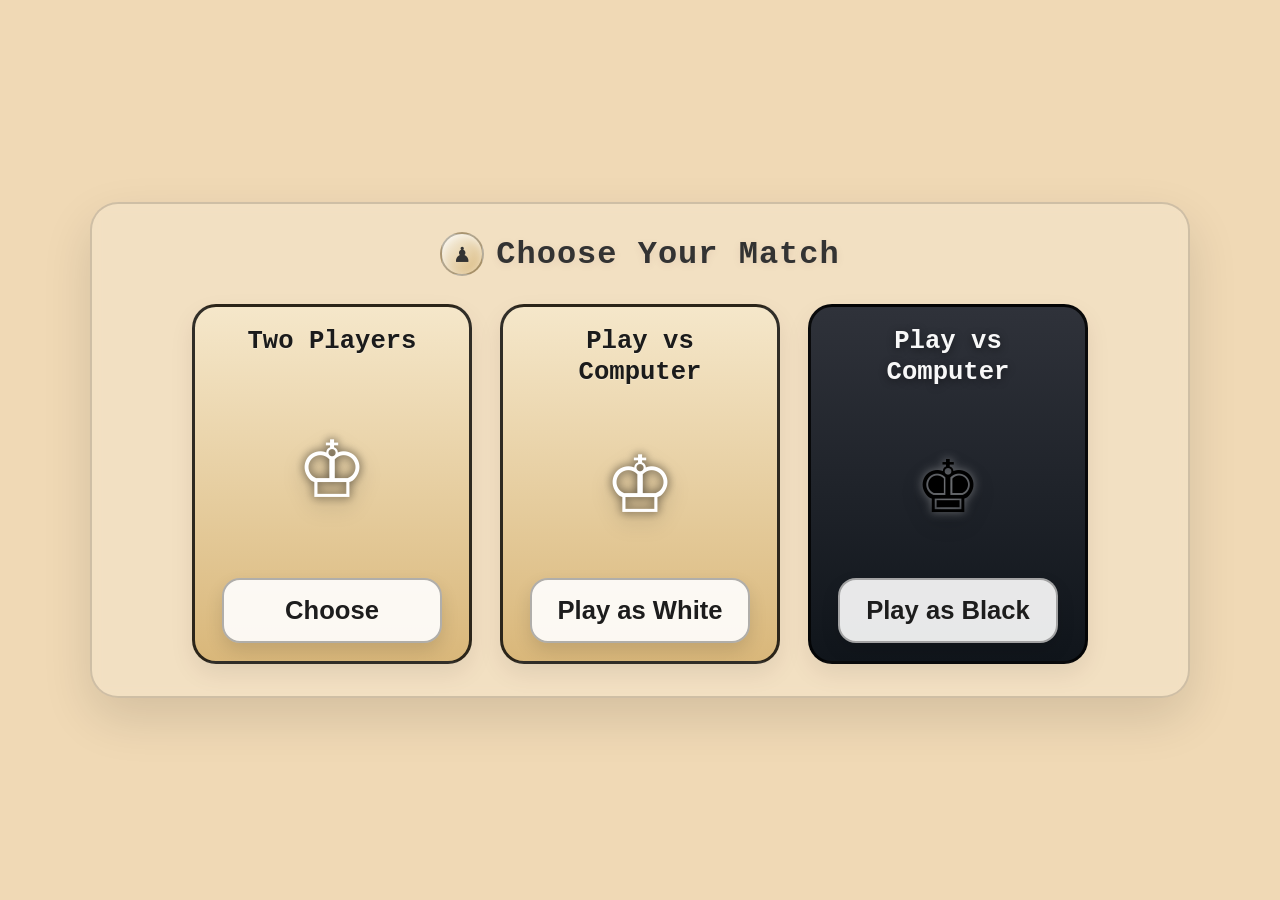
==== index.html @ 9bddfa77 "initial commit" ====
<!DOCTYPE html>
<html lang="en">
<head>
    <meta charset="UTF-8">
    <meta name="viewport" content="width=device-width, initial-scale=1.0">
    <title>Chess Royale</title>
    <link rel="stylesheet" href="style.css">
</head>
<body>
    <main class="mode-select-page">
        <div class="mode-select-shell">
            <div class="page-title">
                <span class="title-badge">♟</span>
                <h1>Choose Your Match</h1>
            </div>

            <div class="container">
                <div class="option-card white-card">
                    <h1>Two Players</h1>
                    <span class="player-icon" data-player-color="white">&#9812;</span>
                    <button class="choose-color-btn" type="button" data-game-mode="two-player" data-player-color="white">Choose</button>
                </div>
                <div class="option-card white-card">
                    <h1>Play vs Computer</h1>
                    <span class="player-icon" data-player-color="white">&#9812;</span>
                    <button class="choose-color-btn" type="button" data-game-mode="computer" data-player-color="white">Play as White</button>
                </div>
                <div class="option-card black-card">
                    <h1>Play vs Computer</h1>
                    <span class="player-icon" data-player-color="black">&#9818;</span>
                    <button class="choose-color-btn" type="button" data-game-mode="computer" data-player-color="black">Play as Black</button>
                </div>
            </div>
        </div>
    </main>

    <script>
      const savedTheme = localStorage.getItem('chess-theme') || 'classic';
      if (savedTheme !== 'classic') document.body.setAttribute('data-theme', savedTheme);

      document.addEventListener('DOMContentLoaded', () => {
        const buttons = document.querySelectorAll('.choose-color-btn');

        buttons.forEach((button) => {
          const icon = button.parentElement.querySelector('.player-icon');
          const playerColor = button.dataset.playerColor || 'white';
          icon.innerHTML = playerColor === 'white' ? '&#9812;' : '&#9818;';

          button.addEventListener('click', () => {
            localStorage.setItem('chess-game-mode', button.dataset.gameMode || 'two-player');
            localStorage.setItem('chess-player-color', playerColor);
            window.location.href = 'game.html';
          });
        });
      });
    </script>
</body>
</html>
---- style.css ----
*{
    margin: 0;
    padding: 0;
    box-sizing: border-box;
}
:root {
  --bg: #f0d9b5;
  --board-light: #f0d9b5;
  --board-dark: #b58863;
  --board-border: #000;
  --bar-bg: #b58863;
  --btn-bg: #975f058c;
  --btn-hover-bg: #975f05;
  --text-color: #333;
  --move-history-bg: #b58863;
  --move-history-text: #f5f5f5;
  --move-history-entry-white: rgba(255,255,255,0.2);
  --move-history-entry-black: rgba(0,0,0,0.25);
  --move-history-entry-hover: rgba(255,255,255,0.4);
}

[data-theme="dark"] {
  --bg: #1a1a2e;
  --board-light: #4a4e69;
  --board-dark: #22223b;
  --board-border: #0d0d1a;
  --bar-bg: #22223b;
  --btn-bg: #4a4e6980;
  --btn-hover-bg: #4a4e69;
  --text-color: #e8e8e8;
  --move-history-bg: #22223b;
  --move-history-text: #f1f1f1;
  --move-history-entry-white: rgba(255,255,255,0.15);
  --move-history-entry-black: rgba(0,0,0,0.35);
  --move-history-entry-hover: rgba(255,255,255,0.25);
}

[data-theme="ocean"] {
  --bg: #cde6f5;
  --board-light: #eaf6fb;
  --board-dark: #4a90a4;
  --board-border: #0e3a4a;
  --bar-bg: #4a90a4;
  --btn-bg: #2c6e82a0;
  --btn-hover-bg: #2c6e82;
  --text-color: #0e3a4a;
  --move-history-bg: #4a90a4;
  --move-history-text: #effbfd;
  --move-history-entry-white: rgba(255,255,255,0.2);
  --move-history-entry-black: rgba(0,0,0,0.2);
  --move-history-entry-hover: rgba(255,255,255,0.3);
}

[data-theme="forest"] {
  --bg: #dce8d5;
  --board-light: #eef2e6;
  --board-dark: #6b8f57;
  --board-border: #2f4823;
  --bar-bg: #6b8f57;
  --btn-bg: #4a663aa0;
  --btn-hover-bg: #4a663a;
  --text-color: #2f4823;
  --move-history-bg: #6b8f57;
  --move-history-text: #f8f9f5;
  --move-history-entry-white: rgba(255,255,255,0.2);
  --move-history-entry-black: rgba(0,0,0,0.22);
  --move-history-entry-hover: rgba(255,255,255,0.28);
}

body{
    width: 100%;
    height: 100vh;
    background-color: var(--bg); 
    transition: background-color 0.4s ease; /* smooth theme switch */
}
main{
    display:flex;
    flex-flow: column nowrap;
    justify-content: center;
    align-items: center;
    min-height: 100vh;
    padding: 20px 0;
}
#board{
    width: 570px;
    height: 570px;
    display: grid;
    grid-template-columns: repeat(8, 70px);
    margin: 20px auto; 
    gap: 0;
    border: 5px solid var(--board-border); /* was #000 */
    border-radius: 10px;
    animation: loading 0.7s cubic-bezier(0.34, 1.56, 0.64, 1) forwards;
    transition: border-color 0.4s ease;
}
.bar{
    width:800px;
    height:max-content;
    background-color: var(--bar-bg);
    padding: 10px;
    display:flex;
    justify-content: space-evenly;
    border: 2px solid var(--board-border); 
    border-radius: 15px;
    animation-delay: 1s;
    animation: loading 0.7s cubic-bezier(0.34, 1.56, 0.64, 1) forwards;
    overflow:hidden;
    transition: background-color 0.4s ease;
}
.bar button{
    display:flex;
    justify-content: center;
    align-items: center;
    padding: 5px 20px;
    background-color: var(--btn-bg);
    border:none;
    border-radius: 15px;
    cursor: pointer;
    font-size:1rem;
    font-weight: bold;
    font-style:initial;
    font-family: 'Courier New', Courier, monospace;
    color:whitesmoke;
    transition: background-color 0.3s ease, transform 0.15s ease;
}
button span{
    font-size: 1.75rem;
    margin-right: 5px;
}
.bar button:hover{
    transform: scale(1.1);
    background-color: var(--btn-hover-bg);
}

.light{
    width: 70px;
    height: 70px;
    background-color: var(--board-light);
    transition: background-color 0.4s ease;
}
.dark{
    width: 70px;
    height: 70px;
    background-color: var(--board-dark);
    transition: background-color 0.4s ease;
}
.dark span:last-child,.light span:last-child{
    font-weight: bold;
    padding: 2px;
    line-height: 1;
}

.dark,.light{
    display: flex;
    position: relative;
    justify-content: center;
    align-items: center;
    font-size: 48px;
    cursor: pointer;
    font-weight: bold;
    border: 1px solid #000;
}
.notation{
    position: absolute;
    font-size: 15px;
    color: var(--text-color); /* was #333 */
    font-weight: bold;
    padding: 2px;
    line-height: 1;
}

.top{
    top:2px;
    left:0;
}
.side{
    bottom:2px;
    left:55px;
}

.piece{
    font-size: 54px;
    line-height: 1;
    pointer-events: none;
    display: inline-block;
    transition: transform 0.15s ease;
}

.piece.white{
    color: #f5f1e8;
}
.piece.black{
    color: #1a1a1a;
}

@supports (background-clip: text) or (-webkit-background-clip: text) {
    .piece.white {
        background: linear-gradient(155deg, #ffffff 0%, #f2ead8 45%, #d9c9a3 100%);
        -webkit-background-clip: text;
        background-clip: text;
        color: transparent;
        -webkit-text-stroke: 1.5px rgba(30, 20, 10, 0.75);
        filter: drop-shadow(0 3px 2px rgba(0, 0, 0, 0.45));
    }

    .piece.black {
        background: linear-gradient(155deg, #4a4a4a 0%, #232323 45%, #050505 100%);
        -webkit-background-clip: text;
        background-clip: text;
        color: transparent;
        -webkit-text-stroke: 1.5px rgba(255, 255, 255, 0.35);
        filter: drop-shadow(0 3px 2px rgba(0, 0, 0, 0.55));
    }
}
.selected {
    background-color: #7fc97f !important;
  animation: blink 1s infinite !important;
}
.selected .piece {
  transform: translateY(-2px);
}
/* Square stays red */
.in-check {
  background-color: #e74c3c !important;
}

/* King PIECE shakes independently */
.king-in-check {
  display: inline-block;
  animation: kingShake 0.4s ease 1;
}

.promotion-overlay {
  position: fixed;
  top: 0;
  left: 0;
  width: 100%;
  height: 100%;
  background: rgba(0,0,0,0.5);
  z-index: 100;
}
.promotion-modal {
  position: fixed;
  top: 50%;
  left: 50%;
  transform: translate(-50%, -50%);
  background: #f0d9b5;
  border: 3px solid #000;
  border-radius: 15px;
  padding: 20px 30px;
  z-index: 101;
  text-align: center;
  font-family: 'Courier New', Courier, monospace;
  font-weight: bold;
  font-size: 1.1rem;
  animation: popIn 0.3s cubic-bezier(0.34, 1.56, 0.64, 1);
}

.promotion-choices {
  display: flex;
  gap: 10px;
  margin-top: 15px;
  justify-content: center;
}
.promotion-choices button {
  font-size: 2.5rem;
  background: #b58863;
  border: 2px solid #000;
  border-radius: 10px;
  width: 65px;
  height: 65px;
  cursor: pointer;
  transition: transform 0.15s ease;
  display: flex;
  align-items: center;
  justify-content: center;
}


.promotion-choices button:hover {
  transform: scale(1.15);
  background: #975f05;
}

.hidden {
  display: none;
}
.mode-select-page {
  width: 100%;
  min-height: 100vh;
  display: flex;
  justify-content: center;
  align-items: center;
  padding: 40px 20px;
}

.mode-select-shell {
  width: min(1100px, 100%);
  background: rgba(255,255,255,0.18);
  border: 2px solid rgba(0,0,0,0.15);
  border-radius: 28px;
  box-shadow: 0 20px 50px rgba(0,0,0,0.12);
  backdrop-filter: blur(6px);
  padding: 28px 24px 32px;
}

.page-title {
  display: flex;
  align-items: center;
  justify-content: center;
  gap: 12px;
  margin-bottom: 28px;
  color: var(--text-color);
  font-family: 'Courier New', Courier, monospace;
}

.title-badge {
  display: inline-flex;
  width: 44px;
  height: 44px;
  border-radius: 50%;
  align-items: center;
  justify-content: center;
  background: linear-gradient(135deg, #f9f5ea, #d9b77a);
  border: 2px solid rgba(0,0,0,0.25);
  box-shadow: inset 0 2px 8px rgba(255,255,255,0.6);
  font-size: 1.6rem;
}

.page-title h1 {
  font-size: clamp(1.8rem, 2.5vw, 2.8rem);
  letter-spacing: 1px;
  font-weight: bold;
  text-shadow: 0 2px 8px rgba(0,0,0,0.08);
}

.container{
  display: flex;
  justify-content: center;
  align-items: stretch;
  gap: 28px;
  flex-wrap: wrap;
  margin: 0 auto;
}

.option-card {
  border: 3px solid rgba(0,0,0,0.8);
  border-radius: 24px;
  min-height: 360px;
  width: min(280px, 100%);
  text-align: center;
  font-family: 'Courier New', Courier, monospace;
  display: flex;
  flex-direction: column;
  gap: 12px;
  padding: 20px 18px 18px;
  justify-content: flex-start;
  box-shadow: 0 10px 24px rgba(0,0,0,0.08);
  transition: transform 0.2s ease, box-shadow 0.2s ease;
}

.option-card:hover {
  transform: translateY(-4px);
  box-shadow: 0 16px 30px rgba(0,0,0,0.12);
}

.white-card {
  background: linear-gradient(180deg, #f5e7ca 0%, #d9b77a 100%);
  color: #1b1b1b;
  text-shadow: 0 1px 0 rgba(255,255,255,0.35);
}

.black-card {
  background: linear-gradient(180deg, #2f323a 0%, #10151b 100%);
  color: #f8f8f8;
  text-shadow: 0 2px 8px rgba(0,0,0,0.45);
}

.option-card h1 {
  font-size: clamp(1.2rem, 2vw, 1.9rem);
  line-height: 1.2;
  margin-bottom: 4px;
}

.player-icon {
  display: flex;
  align-items: center;
  justify-content: center;
  flex: 1;
  min-height: 120px;
  margin: 0;
  font-size: clamp(5rem, 8vw, 8rem);
  line-height: 1;
  filter: drop-shadow(0 8px 10px rgba(0,0,0,0.2));
}

.white-card .player-icon {
  color: #fff;
  text-shadow: 0 0 10px rgba(0,0,0,0.75);
}

.black-card .player-icon {
  color: #000;
  text-shadow: 0 0 10px rgba(255,255,255,0.45);
}

.choose-color-btn {
  font-size: clamp(1.2rem, 2vw, 1.7rem);
  font-weight: bolder;
  font-family: 'Franklin Gothic Medium', 'Arial Narrow', Arial, sans-serif;
  padding: 16px 14px;
  margin-top: auto;
  border-radius: 18px;
  border: 2px solid rgba(0,0,0,0.3);
  background: rgba(255,255,255,0.9);
  color: #1d1d1d;
  width: 100%;
  max-width: 220px;
  align-self: center;
  cursor: pointer;
  transition: transform 0.15s ease, box-shadow 0.15s ease, background 0.15s ease;
  box-shadow: 0 8px 18px rgba(0,0,0,0.12);
}

.choose-color-btn:hover {
  transform: translateY(-2px) scale(1.01);
  box-shadow: 0 12px 22px rgba(0,0,0,0.16);
  background: #ffffff;
}

.choose-color-btn:active {
  transform: translateY(0);
}
.theme-switcher {
  display: flex;
  gap: 12px;
  justify-content: center;
  align-items: center;
  margin-bottom: 0px;
}


.theme-btn {
  width: 50px;
  height: 32px;
  border-radius: 50%;
  border: 2px solid #00000040;
  cursor: pointer;
  transition: transform 0.15s ease, border-color 0.2s ease;
  margin: 10px 5px;
}
.theme-btn:hover{
    transform: scale(1.1);
    background-color: var(--btn-hover-bg);
}
.theme-btn.active{
    transform: scale(0.95);
    border: 2px solid #fff;
}

.theme-btn[data-theme="classic"] { background: #b58863; }
.theme-btn[data-theme="dark"]    { background: #22223b; 
color: #fff; border: 2px solid #fff; }
.theme-btn[data-theme="ocean"]   { background: #4a90a4; }
.theme-btn[data-theme="forest"]  { background: #6b8f57; }

.player-timers {
  width: 570px;
  display: flex;
  gap: 12px;
  margin-bottom: 10px;
}

.timer-panel {
  flex: 1;
  background-color: var(--bar-bg);
  border: 2px solid var(--board-border);
  border-radius: 12px;
  padding: 8px 14px;
  display: flex;
  flex-direction: column;
  align-items: center;
  justify-content: center;
  color: var(--move-history-text);
  font-family: 'Courier New', Courier, monospace;
  transition: background-color 0.4s ease, border-color 0.4s ease, transform 0.2s ease, box-shadow 0.2s ease;
}

.timer-panel.active {
  box-shadow: 0 0 0 2px rgba(255,255,255,0.35);
  transform: translateY(-1px);
}

.timer-label {
  font-size: 0.7rem;
  letter-spacing: 1px;
  opacity: 0.9;
}

.timer-value {
  font-size: 1.5rem;
  font-weight: bold;
  line-height: 1.2;
}

.material-tray {
  display: flex;
  align-items: center;
  flex-wrap: wrap;
  gap: 0;
  min-height: 20px;
  margin-top: 2px;
}

/* Reuse the same gradient-fill piece styling from the board, just scaled down */
.material-tray .piece {
  font-size: 18px;
  margin-right: -4px; /* pieces overlap slightly, like a real captured-pieces tray */
}
.material-tray .piece.white {
  -webkit-text-stroke-width: 0.6px;
}
.material-tray .piece.black {
  -webkit-text-stroke-width: 0.6px;
}

.material-tray .advantage {
  font-size: 0.75rem;
  font-weight: bold;
  margin-left: 6px;
  opacity: 0.85;
  color: var(--move-history-text, whitesmoke);
}

.move-history {
  width: 570px;

  max-height: 120px;
  background-color: var(--move-history-bg);
  border: 2px solid var(--board-border);
  border-radius: 10px;
  margin-bottom: 10px;
  overflow: hidden;
  display: flex;
  flex-direction: column;
  font-family: 'Courier New', Courier, monospace;
  transition: background-color 0.4s ease, border-color 0.4s ease, box-shadow 0.4s ease;
}

.move-history-header {
  font-weight: bold;
  font-size: 0.85rem;
  color: var(--move-history-text);
  padding: 5px 10px;
  border-bottom: 1px solid rgba(0,0,0,0.2);
  text-align: center;
  letter-spacing: 1px;
  transition: color 0.4s ease, background-color 0.4s ease;
}

.move-history-list {
  display: flex;
  flex-wrap: wrap;
  gap: 4px;
  padding: 8px;
  overflow-y: auto;
  max-height: 90px;
}

.move-entry {
  display: flex;
  align-items: center;
  gap: 4px;
}

.move-number {
  color: rgba(255,255,255,0.6);
  font-size: 0.75rem;
}

.move-white {
  background: var(--move-history-entry-white);
  color: var(--move-history-text);
  padding: 2px 6px;
  border-radius: 5px;
  font-size: 0.8rem;
  font-weight: bold;
  cursor: pointer;
  transition: background-color 0.4s ease, color 0.4s ease, transform 0.15s ease;
}

.move-black {
  background: var(--move-history-entry-black);
  color: var(--move-history-text);
  padding: 2px 6px;
  border-radius: 5px;
  font-size: 0.8rem;
  font-weight: bold;
  cursor: pointer;
  transition: background-color 0.4s ease, color 0.4s ease, transform 0.15s ease;
}

.move-white:hover, .move-black:hover {
  background: var(--move-history-entry-hover);
}

@media (max-width: 700px) {
  main {
    padding: 14px 8px 20px;
  }

  #board {
    width: min(90vw, 460px);
    height: min(90vw, 460px);
    grid-template-columns: repeat(8, minmax(0, 1fr));
  }

  .light, .dark {
    width: auto;
    height: auto;
    aspect-ratio: 1;
    font-size: clamp(1.8rem, 7vw, 3rem);
  }

  .piece {
    font-size: clamp(2.2rem, 8vw, 3.4rem);
  }

  .notation {
    font-size: 10px;
  }

  .theme-switcher {
    gap: 8px;
    margin-bottom: 12px;
  }

  .theme-btn {
    width: 38px;
    height: 26px;
    margin: 6px 3px;
  }

  .player-timers,
  .move-history,
  .bar {
    width: min(92vw, 560px);
  }

  .bar {
    flex-wrap: wrap;
    gap: 8px;
    padding: 8px;
  }

  .bar button {
    flex: 1 1 calc(50% - 8px);
    min-width: 120px;
    padding: 8px 10px;
    font-size: 0.8rem;
  }

  button span {
    font-size: 1.2rem;
    margin-right: 4px;
  }

  .timer-panel {
    padding: 6px 8px;
  }

  .timer-label {
    font-size: 0.6rem;
  }

  .timer-value {
    font-size: 1.1rem;
  }

  .move-history {
    max-height: 110px;
  }

  .promotion-modal {
    width: min(88vw, 320px);
    padding: 16px 14px;
  }

  .promotion-choices {
    gap: 8px;
  }

  .promotion-choices button {
    width: 52px;
    height: 52px;
    font-size: 2rem;
  }
}
/* Board — rises up from below with a fade */
@keyframes loading {
  0%   { opacity: 0; transform: translateY(40px) scale(0.96); }
  100% { opacity: 1; transform: translateY(0) scale(1); }
}

/* Bar — fades in slightly after the board */
@keyframes bar {
  0%   { opacity: 0; transform: translateY(20px); }
  100% { opacity: 1; transform: translateY(0); }
}

@keyframes fadeIn {
  from { opacity: 0; transform: scale(0.95); }
  to   { opacity: 1; transform: scale(1); }
}


@keyframes kingShake {
  0%   { transform: translateX(0); }
  20%  { transform: translateX(-6px); }
  40%  { transform: translateX(6px); }
  60%  { transform: translateX(-4px); }
  80%  { transform: translateX(4px); }
  100% { transform: translateX(0); }
}

@keyframes popIn {
  from { transform: translate(-50%, -50%) scale(0.8); opacity: 0; }
  to   { transform: translate(-50%, -50%) scale(1);   opacity: 1; }
}
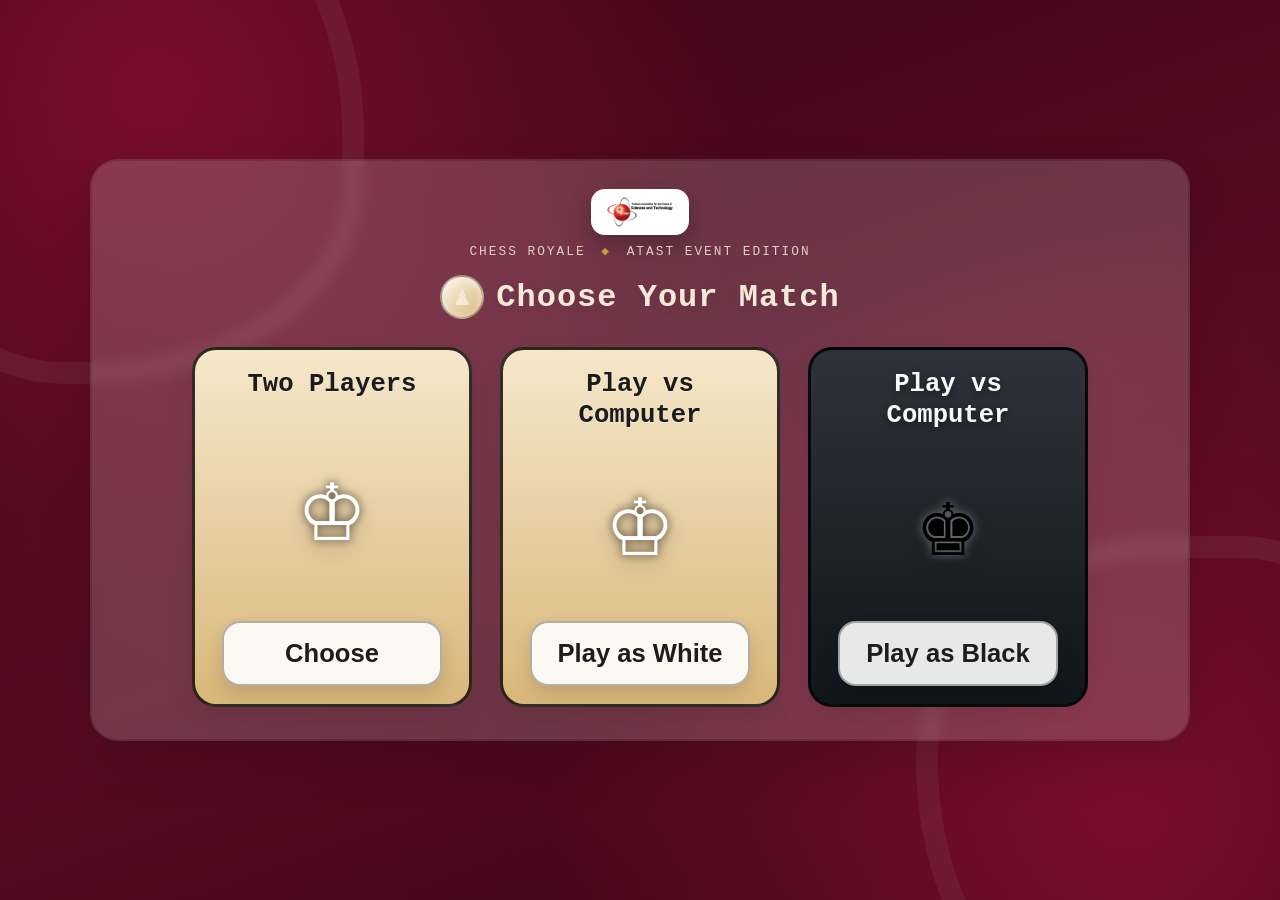
==== commit 2dd738ce: "Add ATAST event theme with club branding and dynamic UX polish - New "ATAST" theme (crimson + gold, " ====
--- a/index.html
+++ b/index.html
@@ -3,12 +3,18 @@
 <head>
     <meta charset="UTF-8">
     <meta name="viewport" content="width=device-width, initial-scale=1.0">
-    <title>Chess Royale</title>
+    <title>ATAST Chess Royale</title>
     <link rel="stylesheet" href="style.css">
+    <link rel="icon" href="assets/atast-badge.png">
 </head>
 <body>
     <main class="mode-select-page">
         <div class="mode-select-shell">
+            <div class="atast-header">
+                <img src="assets/atast-wordmark.png" alt="ATAST — Tunisian Association for the Future of Sciences and Technology" class="atast-wordmark">
+                <div class="atast-tagline">Chess Royale <span class="dot">&#9670;</span> ATAST Event Edition</div>
+            </div>
+
             <div class="page-title">
                 <span class="title-badge">♟</span>
                 <h1>Choose Your Match</h1>
@@ -35,7 +41,7 @@
     </main>
 
     <script>
-      const savedTheme = localStorage.getItem('chess-theme') || 'classic';
+      const savedTheme = localStorage.getItem('chess-theme') || 'atast';
       if (savedTheme !== 'classic') document.body.setAttribute('data-theme', savedTheme);
 
       document.addEventListener('DOMContentLoaded', () => {
--- a/style.css
+++ b/style.css
@@ -2,7 +2,7 @@
     margin: 0;
     padding: 0;
     box-sizing: border-box;
-}
+8}
 :root {
   --bg: #f0d9b5;
   --board-light: #f0d9b5;
@@ -17,6 +17,9 @@
   --move-history-entry-white: rgba(255,255,255,0.2);
   --move-history-entry-black: rgba(0,0,0,0.25);
   --move-history-entry-hover: rgba(255,255,255,0.4);
+  --accent: #3a8f3a;
+  --accent-rgb: 58,143,58;
+  --last-move-bg: rgba(255, 213, 79, 0.4);
 }
 
 [data-theme="dark"] {
@@ -33,6 +36,9 @@
   --move-history-entry-white: rgba(255,255,255,0.15);
   --move-history-entry-black: rgba(0,0,0,0.35);
   --move-history-entry-hover: rgba(255,255,255,0.25);
+  --accent: #6c63ff;
+  --accent-rgb: 108,99,255;
+  --last-move-bg: rgba(255, 213, 79, 0.28);
 }
 
 [data-theme="ocean"] {
@@ -49,6 +55,9 @@
   --move-history-entry-white: rgba(255,255,255,0.2);
   --move-history-entry-black: rgba(0,0,0,0.2);
   --move-history-entry-hover: rgba(255,255,255,0.3);
+  --accent: #eab308;
+  --accent-rgb: 234,179,8;
+  --last-move-bg: rgba(255, 213, 79, 0.32);
 }
 
 [data-theme="forest"] {
@@ -65,21 +74,116 @@
   --move-history-entry-white: rgba(255,255,255,0.2);
   --move-history-entry-black: rgba(0,0,0,0.22);
   --move-history-entry-hover: rgba(255,255,255,0.28);
+  --accent: #d97706;
+  --accent-rgb: 217,119,6;
+  --last-move-bg: rgba(255, 213, 79, 0.3);
+}
+
+/* ATAST — event theme: club crimson + gold, built from the ATAST brand marks */
+[data-theme="atast"] {
+  --bg: #4a0a22;
+  --board-light: #f3e6d0;
+  --board-dark: #8c1030;
+  --board-border: #d4af37;
+  --bar-bg: #6e0e28;
+  --btn-bg: #c4073da0;
+  --btn-hover-bg: #c4073d;
+  --text-color: #f7e9d8;
+  --move-history-bg: #6e0e28;
+  --move-history-text: #f7e9d8;
+  --move-history-entry-white: rgba(255,255,255,0.18);
+  --move-history-entry-black: rgba(0,0,0,0.32);
+  --move-history-entry-hover: rgba(212,175,55,0.38);
+  --accent: #d4af37;
+  --accent-rgb: 212,175,55;
+  --last-move-bg: rgba(212, 175, 55, 0.4);
 }
 
 body{
     width: 100%;
     height: 100vh;
-    background-color: var(--bg); 
+    background-color: var(--bg);
     transition: background-color 0.4s ease; /* smooth theme switch */
+    overflow-x: hidden;
 }
 main{
+    position: relative;
+    z-index: 1;
     display:flex;
     flex-flow: column nowrap;
     justify-content: center;
     align-items: center;
     min-height: 100vh;
     padding: 20px 0;
+}
+
+/* ATAST event backdrop — soft crimson gradient with wavy corner motifs
+   echoing the badge logo's line art */
+body[data-theme="atast"] {
+  background:
+    radial-gradient(circle at 12% 10%, #7a0e2a 0%, transparent 42%),
+    radial-gradient(circle at 88% 90%, #7a0e2a 0%, transparent 42%),
+    linear-gradient(160deg, #3a0517 0%, #560a22 55%, #3a0517 100%);
+  background-attachment: fixed;
+}
+
+body[data-theme="atast"]::before,
+body[data-theme="atast"]::after {
+  content: '';
+  position: fixed;
+  width: 480px;
+  height: 480px;
+  border: 22px solid rgba(255,255,255,0.06);
+  border-radius: 50% 40% 55% 45% / 45% 55% 40% 60%;
+  pointer-events: none;
+  z-index: 0;
+  animation: blobFloat 18s ease-in-out infinite;
+}
+body[data-theme="atast"]::before { top: -140px; left: -160px; }
+body[data-theme="atast"]::after { bottom: -160px; right: -160px; animation-delay: -9s; }
+
+@keyframes blobFloat {
+  0%, 100% { transform: translate(0, 0) rotate(0deg); }
+  50% { transform: translate(20px, -16px) rotate(12deg); }
+}
+
+/* Club branding strip — shown at the top of both pages */
+.atast-header {
+  display: flex;
+  flex-direction: column;
+  align-items: center;
+  gap: 8px;
+  margin-bottom: 16px;
+  text-align: center;
+}
+
+.atast-wordmark {
+  height: 46px;
+  width: auto;
+  background: #fff;
+  padding: 8px 16px;
+  border-radius: 14px;
+  box-shadow: 0 8px 22px rgba(0,0,0,0.28);
+  transition: transform 0.2s ease, box-shadow 0.2s ease;
+}
+
+.atast-wordmark:hover {
+  transform: translateY(-2px) scale(1.02);
+  box-shadow: 0 12px 26px rgba(0,0,0,0.32);
+}
+
+.atast-tagline {
+  font-family: 'Courier New', Courier, monospace;
+  font-size: 0.8rem;
+  letter-spacing: 2px;
+  text-transform: uppercase;
+  color: var(--text-color);
+  opacity: 0.85;
+}
+
+.atast-tagline .dot {
+  color: var(--accent);
+  margin: 0 6px;
 }
 #board{
     width: 570px;
@@ -108,6 +212,8 @@
     transition: background-color 0.4s ease;
 }
 .bar button{
+    position: relative;
+    overflow: hidden;
     display:flex;
     justify-content: center;
     align-items: center;
@@ -132,6 +238,29 @@
     background-color: var(--btn-hover-bg);
 }
 
+/* Shine sweep on hover — shared by the action bar and the mode-select buttons */
+.bar button::after,
+.choose-color-btn::after {
+  content: '';
+  position: absolute;
+  top: 0;
+  left: -60%;
+  width: 40%;
+  height: 100%;
+  background: linear-gradient(120deg, transparent, rgba(255,255,255,0.4), transparent);
+  transform: skewX(-20deg);
+  transition: left 0.5s ease;
+  pointer-events: none;
+}
+.bar button:hover::after,
+.choose-color-btn:hover::after {
+  left: 120%;
+}
+
+.dark:hover .piece, .light:hover .piece {
+  transform: scale(1.08);
+}
+
 .light{
     width: 70px;
     height: 70px;
@@ -216,9 +345,47 @@
     background-color: #7fc97f !important;
   animation: blink 1s infinite !important;
 }
+[data-theme="atast"] .selected {
+  background-color: var(--accent) !important;
+}
 .selected .piece {
   transform: translateY(-2px);
 }
+@keyframes blink {
+  0%, 100% { filter: brightness(1); }
+  50% { filter: brightness(1.18); }
+}
+
+/* Legal-move hints — dots on empty squares, rings on capturable pieces */
+.move-hint {
+  position: relative;
+}
+.move-hint::after {
+  content: '';
+  position: absolute;
+  width: 28%;
+  height: 28%;
+  border-radius: 50%;
+  background: rgba(var(--accent-rgb), 0.55);
+  pointer-events: none;
+  animation: hintPulse 1.4s ease-in-out infinite;
+}
+.move-hint.capture-hint::after {
+  width: 84%;
+  height: 84%;
+  background: transparent;
+  border: 4px solid rgba(var(--accent-rgb), 0.75);
+}
+@keyframes hintPulse {
+  0%, 100% { transform: scale(1); opacity: 0.55; }
+  50% { transform: scale(1.15); opacity: 0.85; }
+}
+
+/* Last move played — a soft highlight on both squares */
+.last-move {
+  box-shadow: inset 0 0 0 999px var(--last-move-bg);
+}
+
 /* Square stays red */
 .in-check {
   background-color: #e74c3c !important;
@@ -285,6 +452,99 @@
 .hidden {
   display: none;
 }
+
+/* ─── Game End Modal ─────────────────────────────────────────── */
+.endgame-overlay {
+  position: fixed;
+  top: 0;
+  left: 0;
+  width: 100%;
+  height: 100%;
+  background: rgba(10,2,6,0.65);
+  backdrop-filter: blur(3px);
+  z-index: 200;
+}
+
+.endgame-modal {
+  position: fixed;
+  top: 50%;
+  left: 50%;
+  transform: translate(-50%, -50%);
+  background: linear-gradient(160deg, var(--bar-bg), var(--bg));
+  border: 3px solid var(--accent);
+  border-radius: 22px;
+  padding: 30px 36px 26px;
+  z-index: 201;
+  text-align: center;
+  min-width: 280px;
+  max-width: 92vw;
+  box-shadow: 0 25px 60px rgba(0,0,0,0.5), 0 0 0 6px rgba(var(--accent-rgb), 0.1);
+  animation: popIn 0.35s cubic-bezier(0.34, 1.56, 0.64, 1);
+  font-family: 'Courier New', Courier, monospace;
+}
+
+.endgame-emblem img {
+  width: 60px;
+  height: 60px;
+  border-radius: 50%;
+  border: 2px solid var(--accent);
+  margin-bottom: 12px;
+  box-shadow: 0 6px 18px rgba(0,0,0,0.35);
+}
+
+.endgame-title {
+  font-size: 1.4rem;
+  font-weight: bold;
+  color: var(--text-color);
+  letter-spacing: 1px;
+  margin-bottom: 8px;
+  text-shadow: 0 2px 6px rgba(0,0,0,0.4);
+}
+
+.endgame-message {
+  font-size: 1rem;
+  color: var(--move-history-text);
+  opacity: 0.9;
+  margin-bottom: 22px;
+}
+
+.endgame-close-btn {
+  border: none;
+  border-radius: 14px;
+  padding: 10px 26px;
+  font-weight: bold;
+  cursor: pointer;
+  background: var(--accent);
+  color: #1b1006;
+  font-family: inherit;
+  transition: transform 0.15s ease, box-shadow 0.15s ease;
+}
+.endgame-close-btn:hover {
+  transform: translateY(-2px) scale(1.03);
+  box-shadow: 0 8px 18px rgba(0,0,0,0.3);
+}
+
+/* ─── Confetti ───────────────────────────────────────────────── */
+.confetti-layer {
+  position: fixed;
+  inset: 0;
+  pointer-events: none;
+  overflow: hidden;
+  z-index: 250;
+}
+.confetti-piece {
+  position: absolute;
+  top: -20px;
+  opacity: 0.9;
+  border-radius: 2px;
+  animation-name: confettiFall;
+  animation-timing-function: ease-in;
+  animation-fill-mode: forwards;
+}
+@keyframes confettiFall {
+  0%   { transform: translateY(-10vh) rotate(0deg); opacity: 1; }
+  100% { transform: translateY(110vh) rotate(600deg); opacity: 0.85; }
+}
 .mode-select-page {
   width: 100%;
   min-height: 100vh;
@@ -364,6 +624,13 @@
   box-shadow: 0 16px 30px rgba(0,0,0,0.12);
 }
 
+[data-theme="atast"] .option-card:hover {
+  box-shadow: 0 16px 34px rgba(212,175,55,0.35), 0 0 0 2px var(--accent);
+}
+[data-theme="atast"] .choose-color-btn:hover {
+  box-shadow: 0 12px 26px rgba(212,175,55,0.4);
+}
+
 .white-card {
   background: linear-gradient(180deg, #f5e7ca 0%, #d9b77a 100%);
   color: #1b1b1b;
@@ -405,6 +672,8 @@
 }
 
 .choose-color-btn {
+  position: relative;
+  overflow: hidden;
   font-size: clamp(1.2rem, 2vw, 1.7rem);
   font-weight: bolder;
   font-family: 'Franklin Gothic Medium', 'Arial Narrow', Arial, sans-serif;
@@ -459,10 +728,11 @@
 }
 
 .theme-btn[data-theme="classic"] { background: #b58863; }
-.theme-btn[data-theme="dark"]    { background: #22223b; 
+.theme-btn[data-theme="dark"]    { background: #22223b;
 color: #fff; border: 2px solid #fff; }
 .theme-btn[data-theme="ocean"]   { background: #4a90a4; }
 .theme-btn[data-theme="forest"]  { background: #6b8f57; }
+.theme-btn[data-theme="atast"]   { background: linear-gradient(135deg, #c4073d 50%, #d4af37 50%); }
 
 .player-timers {
   width: 570px;
@@ -487,8 +757,14 @@
 }
 
 .timer-panel.active {
-  box-shadow: 0 0 0 2px rgba(255,255,255,0.35);
+  box-shadow: 0 0 0 2px var(--accent), 0 0 14px 2px rgba(var(--accent-rgb), 0.35);
   transform: translateY(-1px);
+  animation: timerPulse 1.8s ease-in-out infinite;
+}
+
+@keyframes timerPulse {
+  0%, 100% { box-shadow: 0 0 0 2px var(--accent), 0 0 10px 2px rgba(var(--accent-rgb), 0.28); }
+  50% { box-shadow: 0 0 0 2px var(--accent), 0 0 20px 6px rgba(var(--accent-rgb), 0.55); }
 }
 
 .timer-label {
@@ -625,7 +901,6 @@
   .piece {
     font-size: clamp(2.2rem, 8vw, 3.4rem);
   }
-
   .notation {
     font-size: 10px;
   }
@@ -695,7 +970,27 @@
     height: 52px;
     font-size: 2rem;
   }
-}
+
+  .atast-wordmark {
+    height: 34px;
+    padding: 6px 12px;
+  }
+
+  .atast-tagline {
+    font-size: 0.65rem;
+    letter-spacing: 1px;
+  }
+
+  .endgame-modal {
+    padding: 22px 20px 18px;
+    min-width: 240px;
+  }
+
+  .endgame-title {
+    font-size: 1.15rem;
+  }
+}
+
 /* Board — rises up from below with a fade */
 @keyframes loading {
   0%   { opacity: 0; transform: translateY(40px) scale(0.96); }
@@ -726,4 +1021,4 @@
 @keyframes popIn {
   from { transform: translate(-50%, -50%) scale(0.8); opacity: 0; }
   to   { transform: translate(-50%, -50%) scale(1);   opacity: 1; }
-}+}
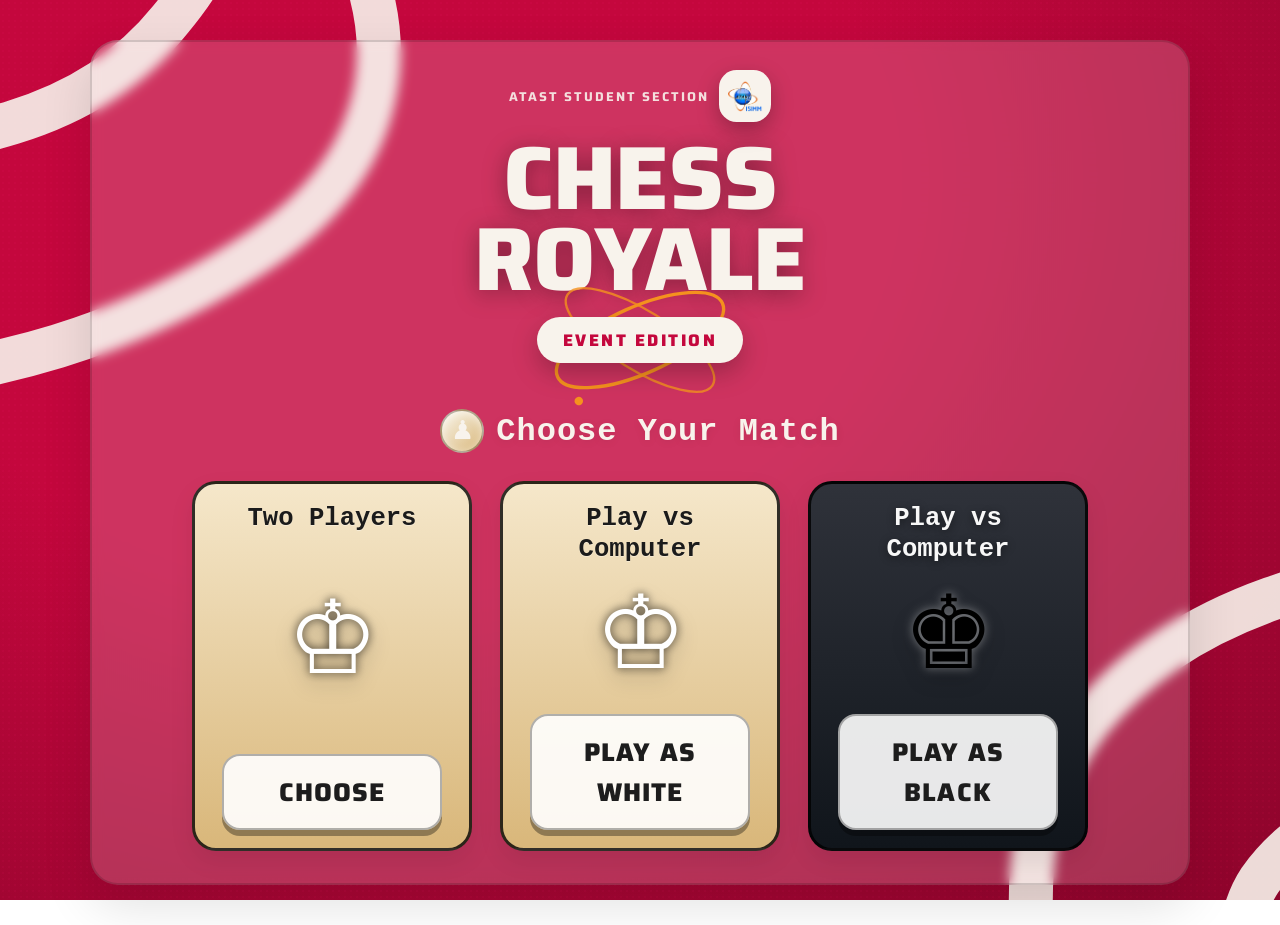
==== commit 11304bde: "Restyle to match the ATAST integration-day site's design system Rebuilds the ATAST theme's visuals a" ====
--- a/index.html
+++ b/index.html
@@ -4,15 +4,50 @@
     <meta charset="UTF-8">
     <meta name="viewport" content="width=device-width, initial-scale=1.0">
     <title>ATAST Chess Royale</title>
+    <link rel="preconnect" href="https://fonts.googleapis.com">
+    <link rel="preconnect" href="https://fonts.gstatic.com" crossorigin>
+    <link href="https://fonts.googleapis.com/css2?family=Saira:wght@400;600;700;800;900&display=swap" rel="stylesheet">
     <link rel="stylesheet" href="style.css">
     <link rel="icon" href="assets/atast-badge.png">
 </head>
 <body>
+    <div class="atast-grain"></div>
+    <svg class="atast-ribbons ribbons-hero" viewBox="0 0 1600 900" preserveAspectRatio="xMidYMid slice" fill="none" aria-hidden="true">
+      <g class="ribbon-tl">
+        <path d="M-60 150 C 120 150, 250 120, 330 20 C 380 -40, 390 -80, 380 -120" stroke="currentColor" stroke-width="44" stroke-linecap="round"/>
+        <path d="M-60 390 C 160 380, 300 330, 420 250 C 540 170, 560 60, 520 -40 C 500 -90, 480 -120, 470 -150" stroke="currentColor" stroke-width="44" stroke-linecap="round"/>
+      </g>
+      <g class="ribbon-br">
+        <path d="M1680 560 C 1500 560, 1340 610, 1250 720 C 1190 800, 1180 880, 1200 1000" stroke="currentColor" stroke-width="44" stroke-linecap="round"/>
+        <path d="M1680 790 C 1560 780, 1470 810, 1420 880 C 1400 910, 1395 950, 1400 1000" stroke="currentColor" stroke-width="44" stroke-linecap="round"/>
+      </g>
+    </svg>
+
     <main class="mode-select-page">
         <div class="mode-select-shell">
-            <div class="atast-header">
-                <img src="assets/atast-wordmark.png" alt="ATAST — Tunisian Association for the Future of Sciences and Technology" class="atast-wordmark">
-                <div class="atast-tagline">Chess Royale <span class="dot">&#9670;</span> ATAST Event Edition</div>
+            <div class="atast-header" style="flex-direction: row; justify-content: center;">
+                <div style="text-align: right;">
+                    <div class="atast-tagline" style="letter-spacing: 2px;">ATAST Student Section</div>
+                </div>
+                <span class="brand-mark" style="width:52px;height:52px;">
+                    <img src="assets/atast-club.png" alt="ATAST Club">
+                </span>
+            </div>
+
+            <div class="hero-title-wrap">
+                <h1 class="display-title hero-title">Chess<br>Royale</h1>
+                <div class="hero-chip-wrap">
+                    <div class="orbit-rings orbit-rings-hero">
+                        <svg viewBox="0 0 400 400" class="ring-outer">
+                            <ellipse cx="200" cy="200" rx="190" ry="70" fill="none" stroke="#F5921E" stroke-width="7" transform="rotate(-24 200 200)"/>
+                            <circle cx="30" cy="265" r="9" fill="#F5921E" transform="rotate(-24 200 200)"/>
+                        </svg>
+                        <svg viewBox="0 0 400 400" class="ring-inner">
+                            <ellipse cx="200" cy="200" rx="180" ry="62" fill="none" stroke="#F5921E" stroke-width="5" transform="rotate(32 200 200)"/>
+                        </svg>
+                    </div>
+                    <span class="hero-chip">Event Edition</span>
+                </div>
             </div>
 
             <div class="page-title">
--- a/style.css
+++ b/style.css
@@ -79,29 +79,44 @@
   --last-move-bg: rgba(255, 213, 79, 0.3);
 }
 
-/* ATAST — event theme: club crimson + gold, built from the ATAST brand marks */
+/* ATAST — event theme, built to match the club's "Journée d'intégration"
+   site: same brand crimson, cream, gold, and the Saira display type */
 [data-theme="atast"] {
-  --bg: #4a0a22;
-  --board-light: #f3e6d0;
+  --bg: #8c042b;
+  --board-light: #f8f3ec;
   --board-dark: #8c1030;
-  --board-border: #d4af37;
+  --board-border: #ffc83d;
   --bar-bg: #6e0e28;
   --btn-bg: #c4073da0;
   --btn-hover-bg: #c4073d;
-  --text-color: #f7e9d8;
+  --text-color: #f8f3ec;
   --move-history-bg: #6e0e28;
-  --move-history-text: #f7e9d8;
+  --move-history-text: #f8f3ec;
   --move-history-entry-white: rgba(255,255,255,0.18);
   --move-history-entry-black: rgba(0,0,0,0.32);
-  --move-history-entry-hover: rgba(212,175,55,0.38);
-  --accent: #d4af37;
-  --accent-rgb: 212,175,55;
-  --last-move-bg: rgba(212, 175, 55, 0.4);
-}
-
+  --move-history-entry-hover: rgba(255,200,61,0.38);
+  --accent: #ffc83d;
+  --accent-rgb: 255,200,61;
+  --last-move-bg: rgba(255, 200, 61, 0.4);
+
+  /* Exact brand ramp + accents from the club's own design system */
+  --brand: #c4073d;
+  --brand-deep: #8c042b;
+  --brand-night: #3c0214;
+  --cream: #f8f3ec;
+  --gold: #ffc83d;
+  --orbit: #f5921e;
+  --globe: #1f6fe0;
+
+  font-family: 'Saira', system-ui, sans-serif;
+}
+
+html {
+    min-height: 100%;
+}
 body{
     width: 100%;
-    height: 100vh;
+    min-height: 100vh;
     background-color: var(--bg);
     transition: background-color 0.4s ease; /* smooth theme switch */
     overflow-x: hidden;
@@ -117,73 +132,168 @@
     padding: 20px 0;
 }
 
-/* ATAST event backdrop — soft crimson gradient with wavy corner motifs
-   echoing the badge logo's line art */
+/* ATAST event backdrop — the club site's own poster treatment: a radial
+   crimson gradient, a fine print-like grain, and its flowing ribbon
+   line-art drifting slowly behind the page */
 body[data-theme="atast"] {
-  background:
-    radial-gradient(circle at 12% 10%, #7a0e2a 0%, transparent 42%),
-    radial-gradient(circle at 88% 90%, #7a0e2a 0%, transparent 42%),
-    linear-gradient(160deg, #3a0517 0%, #560a22 55%, #3a0517 100%);
+  background: radial-gradient(ellipse at 30% 20%, var(--brand) 0%, var(--brand) 40%, var(--brand-deep) 100%);
   background-attachment: fixed;
 }
 
-body[data-theme="atast"]::before,
-body[data-theme="atast"]::after {
-  content: '';
+.atast-grain,
+.atast-ribbons {
+  display: none;
+}
+[data-theme="atast"] .atast-grain,
+[data-theme="atast"] .atast-ribbons {
+  display: block;
+}
+
+.atast-grain {
   position: fixed;
-  width: 480px;
-  height: 480px;
-  border: 22px solid rgba(255,255,255,0.06);
-  border-radius: 50% 40% 55% 45% / 45% 55% 40% 60%;
+  inset: 0;
+  opacity: 0.07;
+  mix-blend-mode: overlay;
+  background-image: radial-gradient(#fff 1px, transparent 1.2px);
+  background-size: 6px 6px;
   pointer-events: none;
   z-index: 0;
-  animation: blobFloat 18s ease-in-out infinite;
-}
-body[data-theme="atast"]::before { top: -140px; left: -160px; }
-body[data-theme="atast"]::after { bottom: -160px; right: -160px; animation-delay: -9s; }
-
-@keyframes blobFloat {
-  0%, 100% { transform: translate(0, 0) rotate(0deg); }
-  50% { transform: translate(20px, -16px) rotate(12deg); }
+}
+
+.atast-ribbons {
+  position: fixed;
+  inset: 0;
+  width: 100%;
+  height: 100%;
+  color: rgba(248, 243, 236, 0.14);
+  pointer-events: none;
+  z-index: 0;
+}
+
+.atast-ribbons.ribbons-hero {
+  color: rgba(248, 243, 236, 0.9);
+}
+
+.atast-ribbons .ribbon-tl {
+  transform-origin: top left;
+  animation: ribbonDrift 18s ease-in-out infinite;
+}
+
+.atast-ribbons .ribbon-br {
+  transform-origin: bottom right;
+  animation: ribbonDrift 28s ease-in-out infinite reverse;
+}
+
+@keyframes ribbonDrift {
+  0%, 100% { transform: translate3d(0, 0, 0) rotate(0deg); }
+  50% { transform: translate3d(-2%, 1.5%, 0) rotate(-2deg); }
+}
+
+/* Elliptical orbit rings borrowed from the ATAST Club globe logo */
+.orbit-rings {
+  pointer-events: none;
+  position: absolute;
+}
+
+/* Fixed-size variant for framing a small pill/chip, where the chip's own
+   aspect ratio is too wide-and-short for percentage-based inset to
+   produce a square-ish frame for the (square-viewBox) rings */
+.orbit-rings-hero {
+  width: 190px;
+  height: 190px;
+  top: 50%;
+  left: 50%;
+  transform: translate(-50%, -50%);
+}
+.orbit-rings svg { position: absolute; inset: 0; width: 100%; height: 100%; }
+.orbit-rings .ring-outer { animation: orbitSpin 14s linear infinite; }
+.orbit-rings .ring-inner { animation: orbitSpin 20s linear infinite reverse; opacity: 0.8; }
+
+@keyframes orbitSpin {
+  to { transform: rotate(360deg); }
 }
 
 /* Club branding strip — shown at the top of both pages */
 .atast-header {
+  position: relative;
+  z-index: 1;
   display: flex;
   flex-direction: column;
   align-items: center;
-  gap: 8px;
+  gap: 10px;
   margin-bottom: 16px;
   text-align: center;
 }
 
-.atast-wordmark {
-  height: 46px;
-  width: auto;
-  background: #fff;
-  padding: 8px 16px;
-  border-radius: 14px;
+.brand-mark {
+  display: inline-flex;
+  align-items: center;
+  justify-content: center;
+  background: var(--cream, #f8f3ec);
+  border-radius: 1.1rem;
+  padding: 8px;
   box-shadow: 0 8px 22px rgba(0,0,0,0.28);
   transition: transform 0.2s ease, box-shadow 0.2s ease;
 }
-
-.atast-wordmark:hover {
-  transform: translateY(-2px) scale(1.02);
+.brand-mark img {
+  width: 100%;
+  height: 100%;
+  object-fit: contain;
+  display: block;
+}
+.brand-mark:hover {
+  transform: translateY(-2px) scale(1.03);
   box-shadow: 0 12px 26px rgba(0,0,0,0.32);
 }
 
 .atast-tagline {
-  font-family: 'Courier New', Courier, monospace;
+  font-family: 'Saira', system-ui, sans-serif;
   font-size: 0.8rem;
-  letter-spacing: 2px;
+  font-weight: 700;
+  letter-spacing: 3px;
   text-transform: uppercase;
   color: var(--text-color);
-  opacity: 0.85;
+  opacity: 0.9;
 }
 
 .atast-tagline .dot {
   color: var(--accent);
   margin: 0 6px;
+}
+
+.display-title {
+  font-family: 'Saira', system-ui, sans-serif;
+  font-weight: 800;
+  text-transform: uppercase;
+  line-height: 0.9;
+  letter-spacing: -0.01em;
+}
+
+/* Champion-style shine sweep, used on the end-game title when you win */
+.shine-text {
+  background: linear-gradient(90deg, #ffc83d, #fff3c4, #ffc83d);
+  background-size: 200% 100%;
+  -webkit-background-clip: text;
+  background-clip: text;
+  color: transparent;
+  animation: shineSweep 3.5s linear infinite;
+}
+@keyframes shineSweep {
+  0% { background-position: -200% 0; }
+  100% { background-position: 200% 0; }
+}
+
+.pulse-ring {
+  position: absolute;
+  inset: 0;
+  border-radius: 50%;
+  background: rgba(255, 200, 61, 0.5);
+  animation: pulseRing 1.6s ease-out infinite;
+  pointer-events: none;
+}
+@keyframes pulseRing {
+  0% { transform: scale(0.9); opacity: 0.7; }
+  100% { transform: scale(1.6); opacity: 0; }
 }
 #board{
     width: 570px;
@@ -238,6 +348,44 @@
     background-color: var(--btn-hover-bg);
 }
 
+/* ATAST theme — chunky "pressed" buttons matching the club site's Button component */
+[data-theme="atast"] .bar button,
+[data-theme="atast"] .choose-color-btn,
+[data-theme="atast"] .theme-btn {
+  font-family: 'Saira', system-ui, sans-serif;
+}
+[data-theme="atast"] .bar button {
+  font-weight: 800;
+  text-transform: uppercase;
+  letter-spacing: 0.04em;
+  box-shadow: 0 6px 0 0 var(--brand-deep);
+  transition: transform 0.12s ease, box-shadow 0.12s ease, filter 0.15s ease;
+}
+[data-theme="atast"] .bar button:hover {
+  transform: translateY(-2px);
+  background-color: var(--btn-hover-bg);
+  filter: brightness(1.08);
+  box-shadow: 0 8px 0 0 var(--brand-deep);
+}
+[data-theme="atast"] .bar button:active {
+  transform: translateY(4px);
+  box-shadow: 0 2px 0 0 var(--brand-deep);
+}
+[data-theme="atast"] .choose-color-btn {
+  font-weight: 800;
+  text-transform: uppercase;
+  letter-spacing: 0.04em;
+  box-shadow: 0 6px 0 0 rgba(0,0,0,0.35);
+}
+[data-theme="atast"] .choose-color-btn:hover {
+  transform: translateY(-3px);
+  box-shadow: 0 9px 0 0 rgba(0,0,0,0.35), 0 12px 26px rgba(255,200,61,0.4);
+}
+[data-theme="atast"] .choose-color-btn:active {
+  transform: translateY(3px);
+  box-shadow: 0 3px 0 0 rgba(0,0,0,0.35);
+}
+
 /* Shine sweep on hover — shared by the action bar and the mode-select buttons */
 .bar button::after,
 .choose-color-btn::after {
@@ -482,8 +630,18 @@
   animation: popIn 0.35s cubic-bezier(0.34, 1.56, 0.64, 1);
   font-family: 'Courier New', Courier, monospace;
 }
+[data-theme="atast"] .endgame-modal {
+  font-family: 'Saira', system-ui, sans-serif;
+}
+
+.endgame-emblem {
+  position: relative;
+  display: inline-block;
+}
 
 .endgame-emblem img {
+  position: relative;
+  z-index: 1;
   width: 60px;
   height: 60px;
   border-radius: 50%;
@@ -499,6 +657,11 @@
   letter-spacing: 1px;
   margin-bottom: 8px;
   text-shadow: 0 2px 6px rgba(0,0,0,0.4);
+}
+.endgame-title.shine-text {
+  color: transparent;
+  text-shadow: none;
+  font-weight: 800;
 }
 
 .endgame-message {
@@ -562,6 +725,42 @@
   box-shadow: 0 20px 50px rgba(0,0,0,0.12);
   backdrop-filter: blur(6px);
   padding: 28px 24px 32px;
+}
+
+.hero-title-wrap {
+  display: flex;
+  flex-direction: column;
+  align-items: center;
+  margin: 4px 0 46px;
+}
+
+.hero-title {
+  font-size: clamp(2.6rem, 9vw, 5.6rem);
+  color: var(--text-color);
+  text-align: center;
+  text-shadow: 0 4px 24px rgba(0,0,0,0.35);
+}
+
+.hero-chip-wrap {
+  position: relative;
+  display: inline-grid;
+  place-items: center;
+  margin-top: 18px;
+}
+
+.hero-chip {
+  position: relative;
+  z-index: 1;
+  background: var(--cream, #f8f3ec);
+  color: var(--brand, #c4073d);
+  font-family: 'Saira', system-ui, sans-serif;
+  font-weight: 800;
+  text-transform: uppercase;
+  letter-spacing: 0.15em;
+  font-size: clamp(0.8rem, 2vw, 1.05rem);
+  padding: 10px 26px;
+  border-radius: 999px;
+  box-shadow: 0 10px 26px rgba(0,0,0,0.25);
 }
 
 .page-title {
@@ -626,9 +825,6 @@
 
 [data-theme="atast"] .option-card:hover {
   box-shadow: 0 16px 34px rgba(212,175,55,0.35), 0 0 0 2px var(--accent);
-}
-[data-theme="atast"] .choose-color-btn:hover {
-  box-shadow: 0 12px 26px rgba(212,175,55,0.4);
 }
 
 .white-card {
@@ -971,14 +1167,29 @@
     font-size: 2rem;
   }
 
-  .atast-wordmark {
-    height: 34px;
-    padding: 6px 12px;
+  .brand-mark {
+    width: 40px !important;
+    height: 40px !important;
+    padding: 6px;
   }
 
   .atast-tagline {
     font-size: 0.65rem;
     letter-spacing: 1px;
+  }
+
+  .hero-title {
+    font-size: clamp(2.2rem, 13vw, 3.4rem);
+  }
+
+  .hero-chip {
+    font-size: 0.75rem;
+    padding: 8px 18px;
+  }
+
+  .orbit-rings-hero {
+    width: 130px;
+    height: 130px;
   }
 
   .endgame-modal {
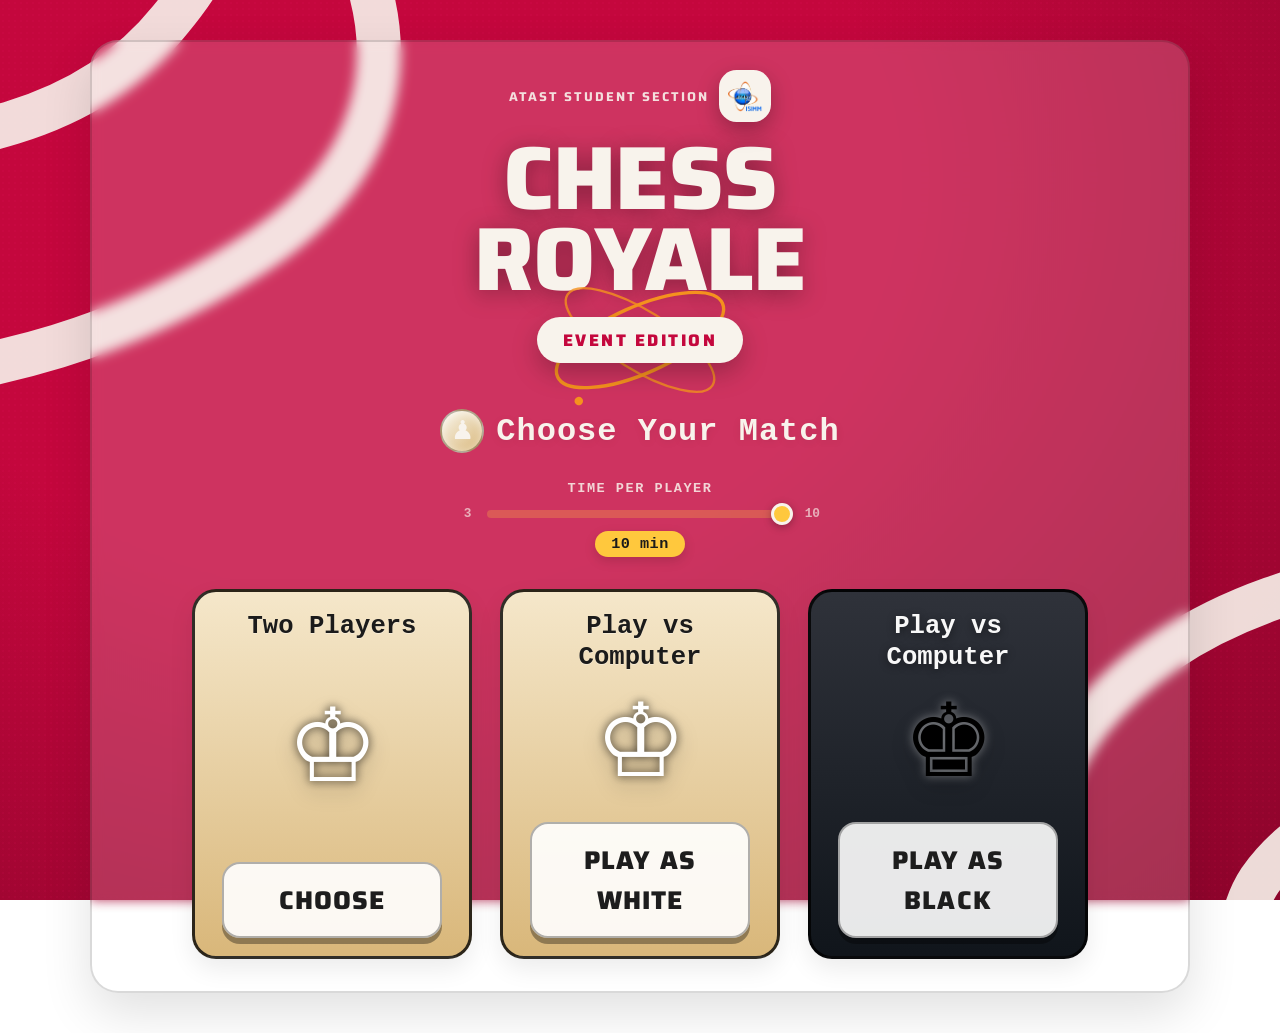
==== commit f3a69948: "Let players pick the clock's time control (3-10 min) before a match The per-player countdown was har" ====
--- a/index.html
+++ b/index.html
@@ -55,6 +55,16 @@
                 <h1>Choose Your Match</h1>
             </div>
 
+            <div class="time-select" id="time-select-wrap">
+                <label for="time-select">Time per Player</label>
+                <div class="time-select-row">
+                    <span class="time-select-bound">3</span>
+                    <input type="range" id="time-select" min="3" max="10" step="1" value="10">
+                    <span class="time-select-bound">10</span>
+                </div>
+                <span class="time-select-value" id="time-select-value">10 min</span>
+            </div>
+
             <div class="container">
                 <div class="option-card white-card">
                     <h1>Two Players</h1>
@@ -82,6 +92,27 @@
       document.addEventListener('DOMContentLoaded', () => {
         const buttons = document.querySelectorAll('.choose-color-btn');
 
+        const MIN_MINUTES = 3;
+        const MAX_MINUTES = 10;
+        const timeSlider = document.getElementById('time-select');
+        const timeValue = document.getElementById('time-select-value');
+
+        const clampMinutes = (value) => {
+          const parsed = Number.parseInt(value, 10);
+          if (!Number.isFinite(parsed)) return MAX_MINUTES;
+          return Math.min(MAX_MINUTES, Math.max(MIN_MINUTES, parsed));
+        };
+
+        const savedMinutes = clampMinutes(localStorage.getItem('chess-time-minutes'));
+        timeSlider.value = savedMinutes;
+        timeValue.textContent = `${savedMinutes} min`;
+
+        timeSlider.addEventListener('input', () => {
+          const minutes = clampMinutes(timeSlider.value);
+          timeValue.textContent = `${minutes} min`;
+          localStorage.setItem('chess-time-minutes', String(minutes));
+        });
+
         buttons.forEach((button) => {
           const icon = button.parentElement.querySelector('.player-icon');
           const playerColor = button.dataset.playerColor || 'white';
@@ -90,6 +121,7 @@
           button.addEventListener('click', () => {
             localStorage.setItem('chess-game-mode', button.dataset.gameMode || 'two-player');
             localStorage.setItem('chess-player-color', playerColor);
+            localStorage.setItem('chess-time-minutes', String(clampMinutes(timeSlider.value)));
             window.location.href = 'game.html';
           });
         });
--- a/style.css
+++ b/style.css
@@ -793,6 +793,90 @@
   text-shadow: 0 2px 8px rgba(0,0,0,0.08);
 }
 
+.time-select {
+  display: flex;
+  flex-direction: column;
+  align-items: center;
+  gap: 10px;
+  margin: 0 auto 32px;
+  width: min(360px, 100%);
+  color: var(--text-color);
+  font-family: 'Courier New', Courier, monospace;
+}
+
+.time-select label {
+  font-weight: bold;
+  text-transform: uppercase;
+  letter-spacing: 1.5px;
+  font-size: 0.85rem;
+  opacity: 0.85;
+}
+
+.time-select-row {
+  display: flex;
+  align-items: center;
+  gap: 12px;
+  width: 100%;
+}
+
+.time-select-bound {
+  font-size: 0.8rem;
+  font-weight: bold;
+  opacity: 0.65;
+  min-width: 1.2em;
+  text-align: center;
+}
+
+.time-select input[type="range"] {
+  flex: 1;
+  -webkit-appearance: none;
+  appearance: none;
+  height: 8px;
+  border-radius: 999px;
+  background: rgba(var(--accent-rgb), 0.25);
+  outline: none;
+  cursor: pointer;
+}
+
+.time-select input[type="range"]::-webkit-slider-thumb {
+  -webkit-appearance: none;
+  appearance: none;
+  width: 22px;
+  height: 22px;
+  border-radius: 50%;
+  background: var(--accent);
+  border: 3px solid var(--cream, #fff);
+  box-shadow: 0 2px 8px rgba(0,0,0,0.3);
+  cursor: pointer;
+}
+
+.time-select input[type="range"]::-moz-range-thumb {
+  width: 16px;
+  height: 16px;
+  border-radius: 50%;
+  background: var(--accent);
+  border: 3px solid var(--cream, #fff);
+  box-shadow: 0 2px 8px rgba(0,0,0,0.3);
+  cursor: pointer;
+}
+
+.time-select input[type="range"]::-moz-range-track {
+  height: 8px;
+  border-radius: 999px;
+  background: rgba(var(--accent-rgb), 0.25);
+}
+
+.time-select-value {
+  background: var(--accent);
+  color: #1b1b1b;
+  font-weight: 800;
+  letter-spacing: 0.5px;
+  padding: 4px 16px;
+  border-radius: 999px;
+  font-size: 0.95rem;
+  box-shadow: 0 4px 12px rgba(0,0,0,0.15);
+}
+
 .container{
   display: flex;
   justify-content: center;
